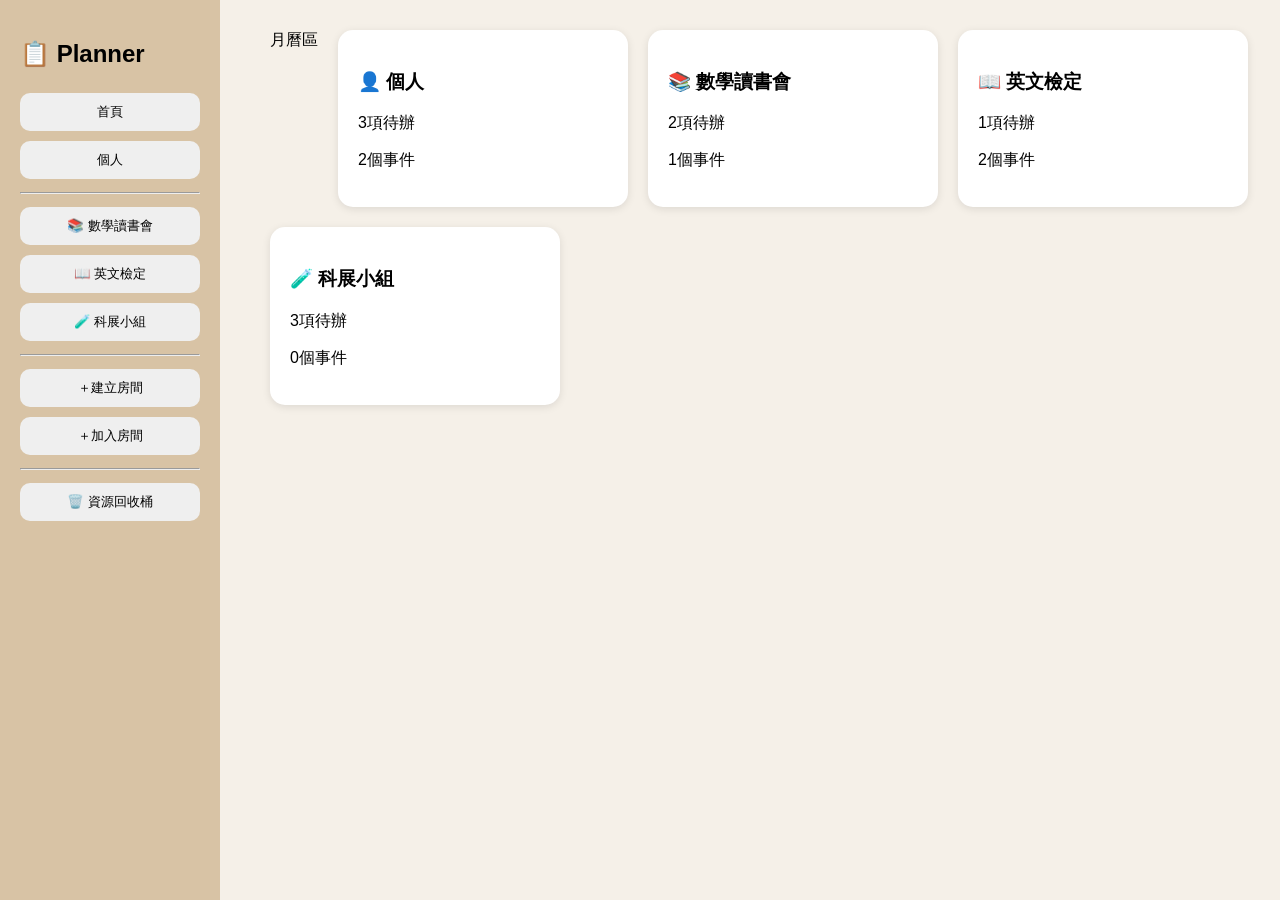
==== index.html @ ce8f29da "Update index.html" ====
<!DOCTYPE html>
<html lang="zh-Hant">
<head>
    <meta charset="UTF-8">
    <title>StudyNest</title>
    <link rel="icon" href="鼠.jpg">
    <link rel="stylesheet" href="style.css">
</head>
<body>

    <div class="sidebar">

        <h2>📋 Planner</h2>

        <button>首頁</button>
        <button>個人</button>

        <hr>

        <button>📚 數學讀書會</button>
        <button>📖 英文檢定</button>
        <button>🧪 科展小組</button>

        <hr>

        <button>＋建立房間</button>
        <button>＋加入房間</button>

        <hr>

        <button>🗑️ 資源回收桶</button>

    </div>

    <div class="content">
        <div class="calendar">
             月曆區
        </div>
        <div class="card">
            <h3>👤 個人</h3>
            <p>3項待辦</p>
            <p>2個事件</p>
        </div>

        <div class="card">
            <h3>📚 數學讀書會</h3>
            <p>2項待辦</p>
            <p>1個事件</p>
        </div>

        <div class="card">
            <h3>📖 英文檢定</h3>
            <p>1項待辦</p>
            <p>2個事件</p>
        </div>

        <div class="card">
            <h3>🧪 科展小組</h3>
            <p>3項待辦</p>
            <p>0個事件</p>
        </div>

    </div>

<script src="script.js"></script>

</body>
</html>
---- style.css ----
body{
    margin:0;
    display:flex;
    font-family:Arial, sans-serif;
    background:#f5f0e8;
}

.sidebar{
    width:220px;
    height:100vh;

    position:fixed;
    left:0;
    top:0;

    background:#d8c3a5;

    padding:20px;
    box-sizing:border-box;
}

.sidebar button{
    width:100%;
    margin:5px 0;
    padding:10px;

    border:none;
    border-radius:10px;

    cursor:pointer;
}

.content{
    margin-left:240px;

    padding:30px;

    display:flex;
    flex-wrap:wrap;
    gap:20px;
}

.card{
    width:250px;

    background:white;

    border-radius:15px;

    padding:20px;

    cursor:pointer;

    box-shadow:0 2px 8px rgba(0,0,0,0.1);
}
.calendar-section {
  background: white;
  border-radius: 16px;
  padding: 20px;
  margin-bottom: 24px;
  box-shadow: 0 2px 10px rgba(0,0,0,0.08);
}

.calendar-header {
  display: flex;
  justify-content: space-between;
  align-items: center;
  margin-bottom: 20px;
}

.calendar-header button {
  border: none;
  background: #f3f4f6;
  padding: 8px 12px;
  border-radius: 8px;
  cursor: pointer;
}

.calendar-grid {
  display: grid;
  grid-template-columns: repeat(7, 1fr);
  gap: 8px;
}

.calendar-day {
  aspect-ratio: 1;
  background: #f8fafc;
  border-radius: 10px;
  display: flex;
  align-items: center;
  justify-content: center;
}

.calendar-empty {
  background: transparent;
}
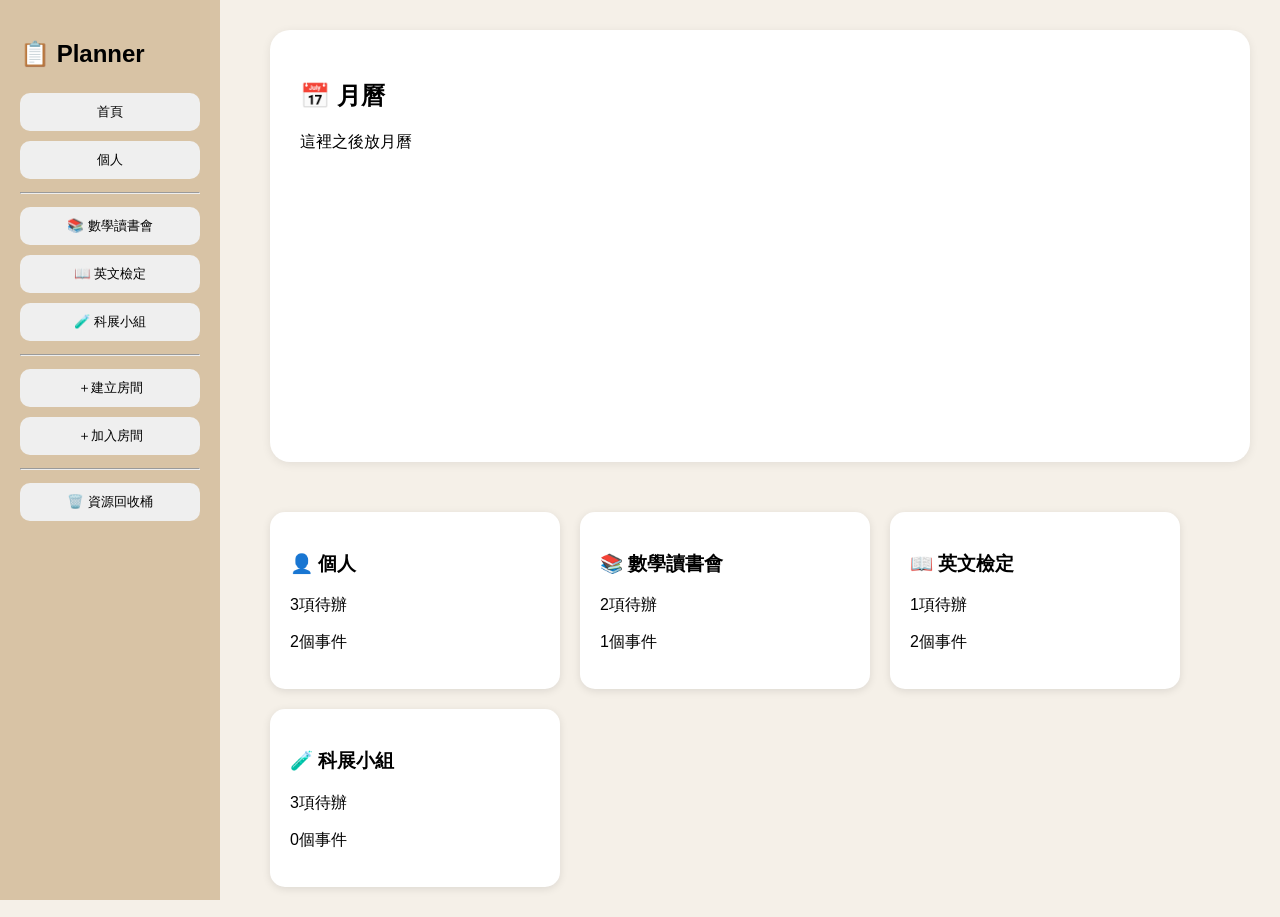
==== commit 53e47f0c: "Update index.html" ====
--- a/index.html
+++ b/index.html
@@ -34,7 +34,11 @@
 
     <div class="content">
         <div class="calendar">
-             月曆區
+            <h2>📅 月曆</h2>
+
+            <div style="height:300px;">
+                這裡之後放月曆
+            </div>
         </div>
         <div class="card">
             <h3>👤 個人</h3>
--- a/style.css
+++ b/style.css
@@ -90,6 +90,15 @@
   align-items: center;
   justify-content: center;
 }
+.calendar {
+    width: 100%;
+    background: white;
+    border-radius: 20px;
+    padding: 30px;
+    margin-bottom: 30px;
+
+    box-shadow: 0 2px 10px rgba(0,0,0,0.08);
+}
 
 .calendar-empty {
   background: transparent;
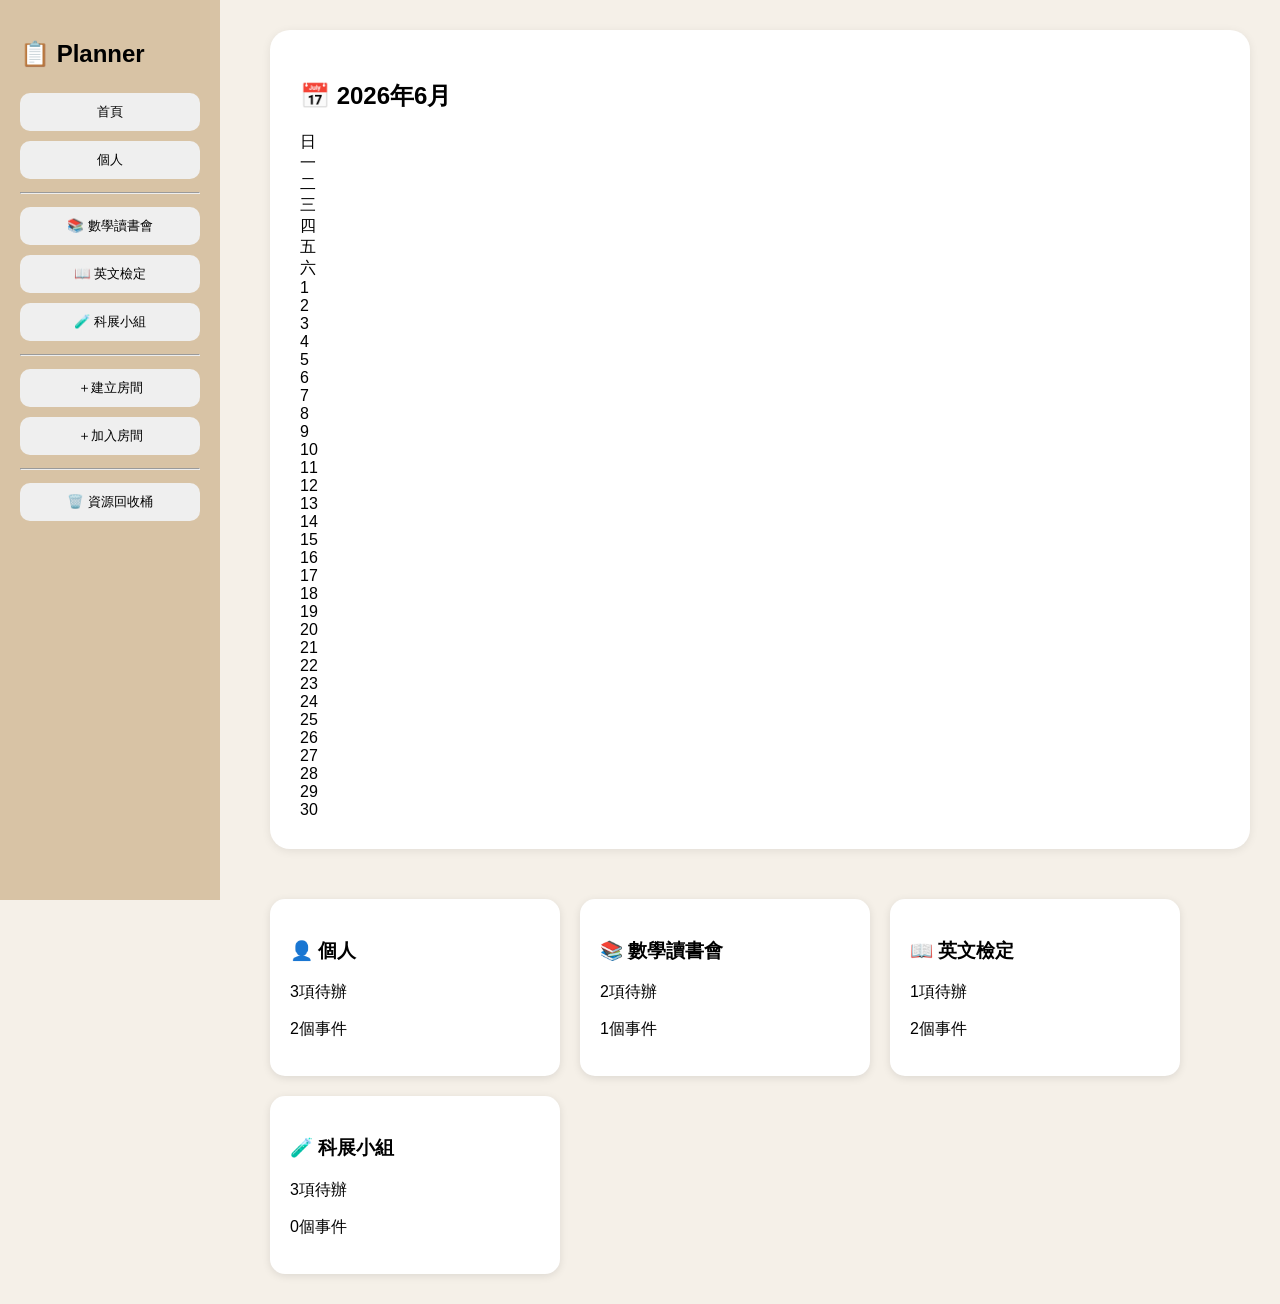
==== commit e6046cf8: "Update index.html" ====
--- a/index.html
+++ b/index.html
@@ -33,13 +33,60 @@
     </div>
 
     <div class="content">
-        <div class="calendar">
-            <h2>📅 月曆</h2>
+<div class="calendar">
 
-            <div style="height:300px;">
-                這裡之後放月曆
-            </div>
-        </div>
+    <h2>📅 2026年6月</h2>
+
+    <div class="weekdays">
+        <div>日</div>
+        <div>一</div>
+        <div>二</div>
+        <div>三</div>
+        <div>四</div>
+        <div>五</div>
+        <div>六</div>
+    </div>
+
+    <div class="calendar-grid">
+
+        <div class="day">1</div>
+        <div class="day">2</div>
+        <div class="day">3</div>
+        <div class="day">4</div>
+        <div class="day">5</div>
+        <div class="day">6</div>
+        <div class="day">7</div>
+
+        <div class="day">8</div>
+        <div class="day">9</div>
+        <div class="day">10</div>
+        <div class="day">11</div>
+        <div class="day">12</div>
+        <div class="day">13</div>
+        <div class="day">14</div>
+
+        <div class="day">15</div>
+        <div class="day">16</div>
+        <div class="day">17</div>
+        <div class="day">18</div>
+        <div class="day">19</div>
+        <div class="day">20</div>
+        <div class="day">21</div>
+
+        <div class="day">22</div>
+        <div class="day">23</div>
+        <div class="day">24</div>
+        <div class="day">25</div>
+        <div class="day">26</div>
+        <div class="day">27</div>
+        <div class="day">28</div>
+
+        <div class="day">29</div>
+        <div class="day">30</div>
+
+    </div>
+
+</div>
         <div class="card">
             <h3>👤 個人</h3>
             <p>3項待辦</p>
--- a/style.css
+++ b/style.css
@@ -53,43 +53,7 @@
 
     box-shadow:0 2px 8px rgba(0,0,0,0.1);
 }
-.calendar-section {
-  background: white;
-  border-radius: 16px;
-  padding: 20px;
-  margin-bottom: 24px;
-  box-shadow: 0 2px 10px rgba(0,0,0,0.08);
-}
 
-.calendar-header {
-  display: flex;
-  justify-content: space-between;
-  align-items: center;
-  margin-bottom: 20px;
-}
-
-.calendar-header button {
-  border: none;
-  background: #f3f4f6;
-  padding: 8px 12px;
-  border-radius: 8px;
-  cursor: pointer;
-}
-
-.calendar-grid {
-  display: grid;
-  grid-template-columns: repeat(7, 1fr);
-  gap: 8px;
-}
-
-.calendar-day {
-  aspect-ratio: 1;
-  background: #f8fafc;
-  border-radius: 10px;
-  display: flex;
-  align-items: center;
-  justify-content: center;
-}
 .calendar {
     width: 100%;
     background: white;
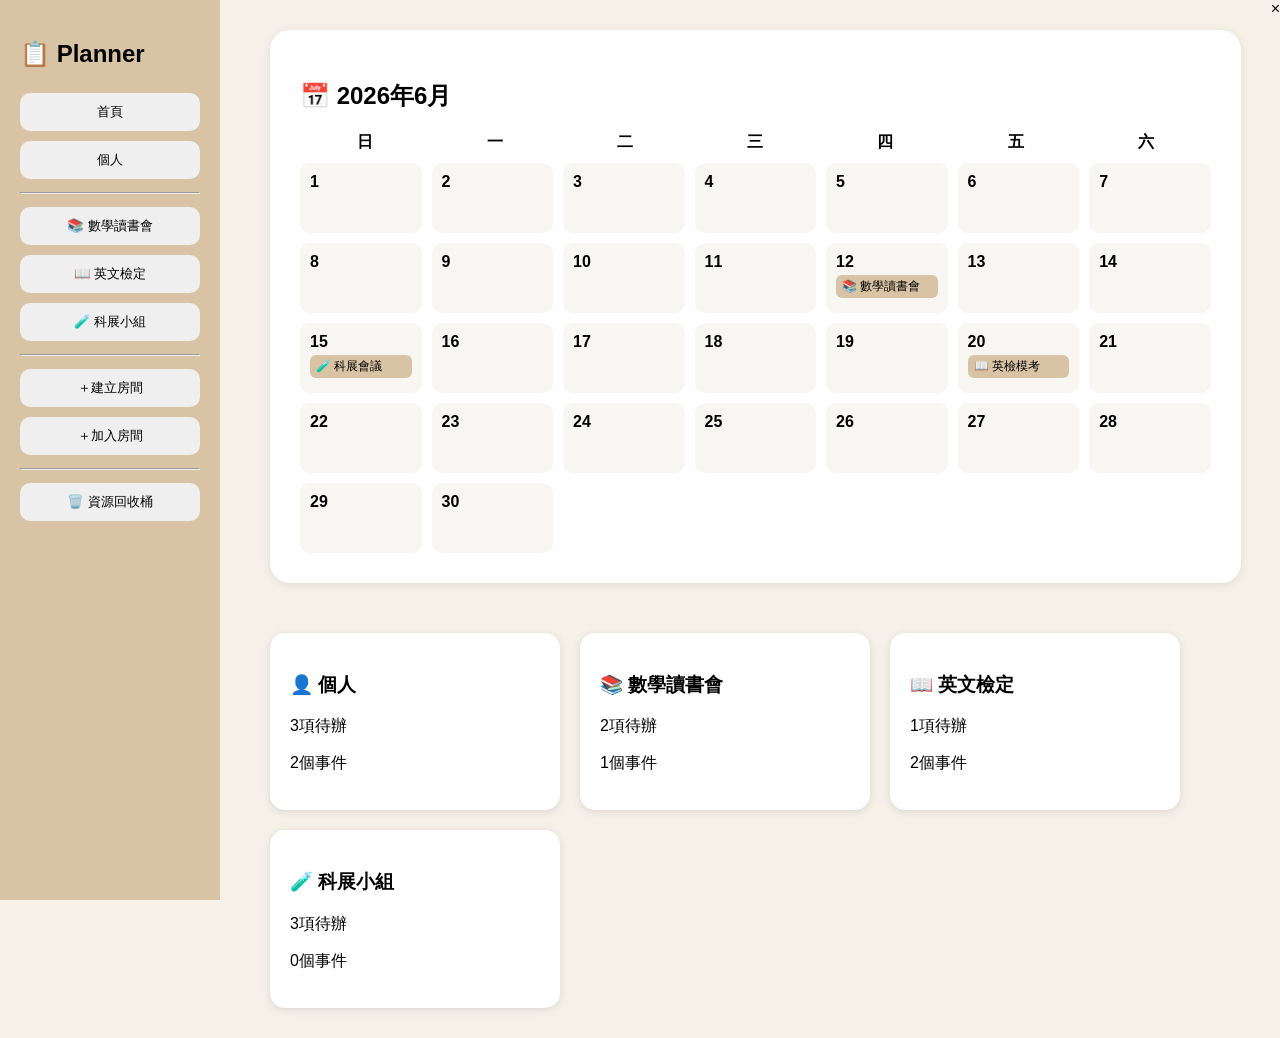
==== commit a152c6d9: "Update index.html" ====
--- a/index.html
+++ b/index.html
@@ -114,6 +114,18 @@
     </div>
 
 <script src="script.js"></script>
+<div id="eventModal" class="modal">
 
+    <div class="modal-content">
+
+        <span id="closeModal">&times;</span>
+
+        <h2 id="modalTitle"></h2>
+
+        <p id="modalDetail"></p>
+
+    </div>
+
+</div>
 </body>
 </html>
--- a/style.css
+++ b/style.css
@@ -67,3 +67,42 @@
 .calendar-empty {
   background: transparent;
 }
+.weekdays{
+    display:grid;
+    grid-template-columns:repeat(7,1fr);
+    text-align:center;
+    font-weight:bold;
+    margin-bottom:10px;
+}
+
+.calendar-grid{
+    display:grid;
+    grid-template-columns:repeat(7,1fr);
+    gap:10px;
+}
+
+.day{
+    min-height:70px;
+
+    background:#f8f6f2;
+
+    border-radius:10px;
+
+    padding:10px;
+
+    box-sizing:border-box;
+
+    font-weight:bold;
+}
+.event{
+    margin-top:4px;
+    padding:3px 6px;
+
+    background:#d8c3a5;
+
+    border-radius:6px;
+
+    font-size:12px;
+
+    font-weight:normal;
+}
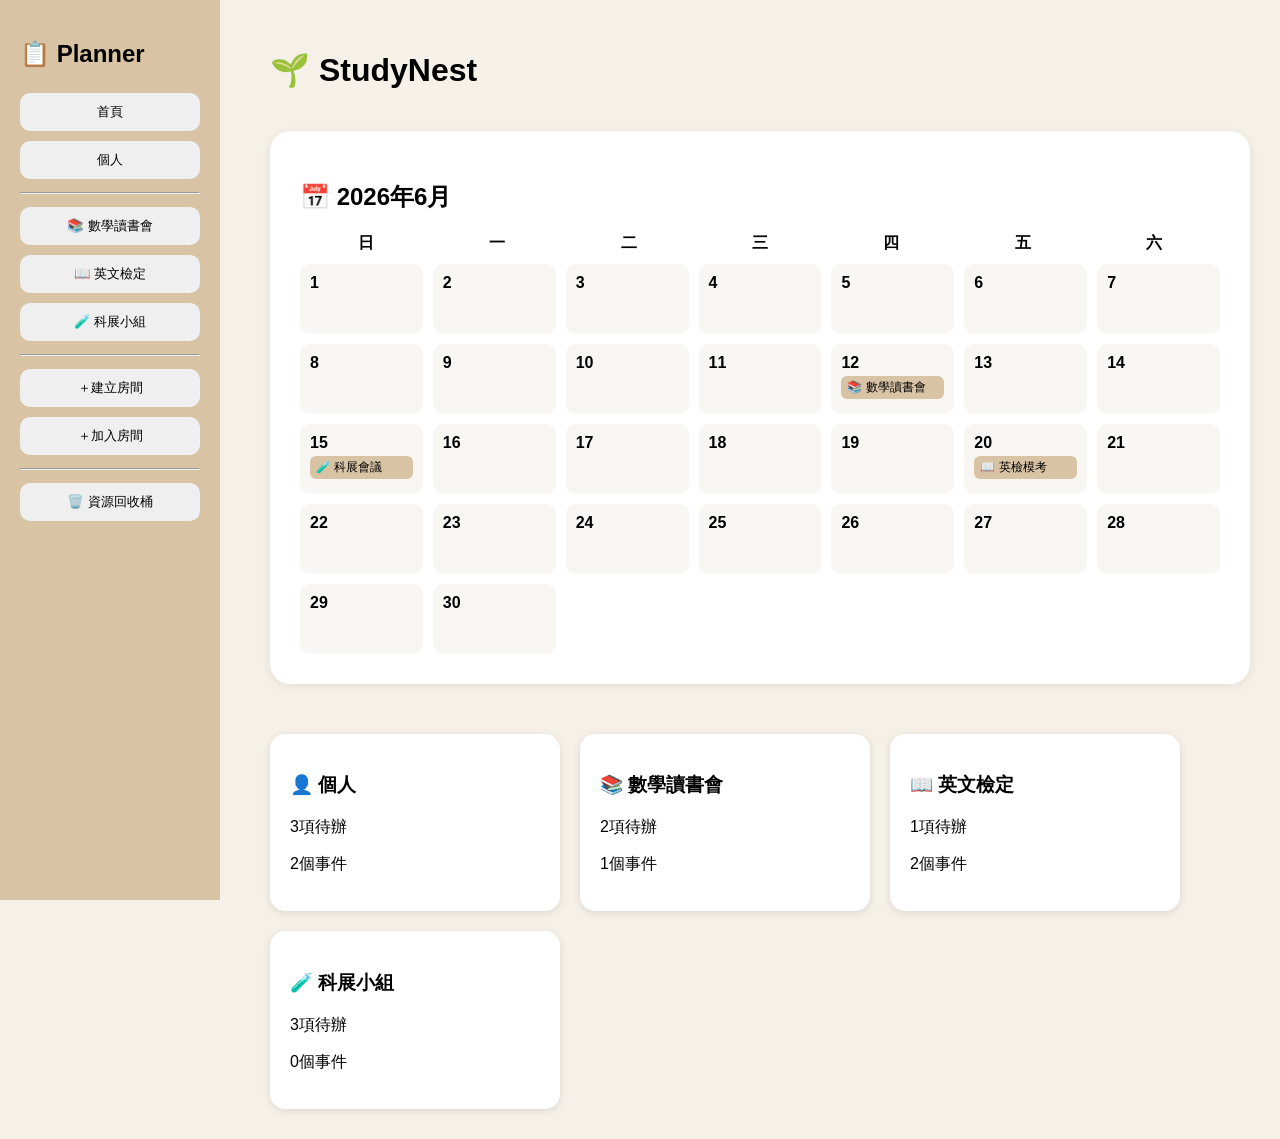
==== commit f1e1ba98: "Update index.html" ====
--- a/index.html
+++ b/index.html
@@ -8,112 +8,115 @@
 </head>
 <body>
 
-    <div class="sidebar">
+<div class="sidebar">
 
-        <h2>📋 Planner</h2>
+    <h2>📋 Planner</h2>
 
-        <button>首頁</button>
-        <button>個人</button>
+    <button>首頁</button>
+    <button>個人</button>
 
-        <hr>
+    <hr>
 
-        <button>📚 數學讀書會</button>
-        <button>📖 英文檢定</button>
-        <button>🧪 科展小組</button>
+    <button>📚 數學讀書會</button>
+    <button>📖 英文檢定</button>
+    <button>🧪 科展小組</button>
 
-        <hr>
+    <hr>
 
-        <button>＋建立房間</button>
-        <button>＋加入房間</button>
+    <button>＋建立房間</button>
+    <button>＋加入房間</button>
 
-        <hr>
+    <hr>
 
-        <button>🗑️ 資源回收桶</button>
-
-    </div>
-
-    <div class="content">
-<div class="calendar">
-
-    <h2>📅 2026年6月</h2>
-
-    <div class="weekdays">
-        <div>日</div>
-        <div>一</div>
-        <div>二</div>
-        <div>三</div>
-        <div>四</div>
-        <div>五</div>
-        <div>六</div>
-    </div>
-
-    <div class="calendar-grid">
-
-        <div class="day">1</div>
-        <div class="day">2</div>
-        <div class="day">3</div>
-        <div class="day">4</div>
-        <div class="day">5</div>
-        <div class="day">6</div>
-        <div class="day">7</div>
-
-        <div class="day">8</div>
-        <div class="day">9</div>
-        <div class="day">10</div>
-        <div class="day">11</div>
-        <div class="day">12</div>
-        <div class="day">13</div>
-        <div class="day">14</div>
-
-        <div class="day">15</div>
-        <div class="day">16</div>
-        <div class="day">17</div>
-        <div class="day">18</div>
-        <div class="day">19</div>
-        <div class="day">20</div>
-        <div class="day">21</div>
-
-        <div class="day">22</div>
-        <div class="day">23</div>
-        <div class="day">24</div>
-        <div class="day">25</div>
-        <div class="day">26</div>
-        <div class="day">27</div>
-        <div class="day">28</div>
-
-        <div class="day">29</div>
-        <div class="day">30</div>
-
-    </div>
+    <button>🗑️ 資源回收桶</button>
 
 </div>
-        <div class="card">
-            <h3>👤 個人</h3>
-            <p>3項待辦</p>
-            <p>2個事件</p>
+
+<div class="content">
+
+    <h1>🌱 StudyNest</h1>
+
+    <div class="calendar">
+
+        <h2>📅 2026年6月</h2>
+
+        <div class="weekdays">
+            <div>日</div>
+            <div>一</div>
+            <div>二</div>
+            <div>三</div>
+            <div>四</div>
+            <div>五</div>
+            <div>六</div>
         </div>
 
-        <div class="card">
-            <h3>📚 數學讀書會</h3>
-            <p>2項待辦</p>
-            <p>1個事件</p>
-        </div>
+        <div class="calendar-grid">
 
-        <div class="card">
-            <h3>📖 英文檢定</h3>
-            <p>1項待辦</p>
-            <p>2個事件</p>
-        </div>
+            <div class="day">1</div>
+            <div class="day">2</div>
+            <div class="day">3</div>
+            <div class="day">4</div>
+            <div class="day">5</div>
+            <div class="day">6</div>
+            <div class="day">7</div>
 
-        <div class="card">
-            <h3>🧪 科展小組</h3>
-            <p>3項待辦</p>
-            <p>0個事件</p>
+            <div class="day">8</div>
+            <div class="day">9</div>
+            <div class="day">10</div>
+            <div class="day">11</div>
+            <div class="day">12</div>
+            <div class="day">13</div>
+            <div class="day">14</div>
+
+            <div class="day">15</div>
+            <div class="day">16</div>
+            <div class="day">17</div>
+            <div class="day">18</div>
+            <div class="day">19</div>
+            <div class="day">20</div>
+            <div class="day">21</div>
+
+            <div class="day">22</div>
+            <div class="day">23</div>
+            <div class="day">24</div>
+            <div class="day">25</div>
+            <div class="day">26</div>
+            <div class="day">27</div>
+            <div class="day">28</div>
+
+            <div class="day">29</div>
+            <div class="day">30</div>
+
         </div>
 
     </div>
 
-<script src="script.js"></script>
+    <div class="card">
+        <h3>👤 個人</h3>
+        <p>3項待辦</p>
+        <p>2個事件</p>
+    </div>
+
+    <div class="card">
+        <h3>📚 數學讀書會</h3>
+        <p>2項待辦</p>
+        <p>1個事件</p>
+    </div>
+
+    <div class="card">
+        <h3>📖 英文檢定</h3>
+        <p>1項待辦</p>
+        <p>2個事件</p>
+    </div>
+
+    <div class="card">
+        <h3>🧪 科展小組</h3>
+        <p>3項待辦</p>
+        <p>0個事件</p>
+    </div>
+
+</div>
+
 <div id="eventModal" class="modal">
 
     <div class="modal-content">
@@ -127,5 +130,8 @@
     </div>
 
 </div>
+
+<script src="script.js"></script>
+
 </body>
 </html>
--- a/style.css
+++ b/style.css
@@ -106,3 +106,44 @@
 
     font-weight:normal;
 }
+.modal{
+    display:none;
+
+    position:fixed;
+
+    left:0;
+    top:0;
+
+    width:100%;
+    height:100%;
+
+    background:rgba(0,0,0,0.5);
+}
+
+.modal-content{
+
+    background:white;
+
+    width:300px;
+
+    margin:100px auto;
+
+    padding:20px;
+
+    border-radius:12px;
+
+    position:relative;
+}
+
+#closeModal{
+
+    position:absolute;
+
+    right:15px;
+
+    top:10px;
+
+    font-size:24px;
+
+    cursor:pointer;
+}
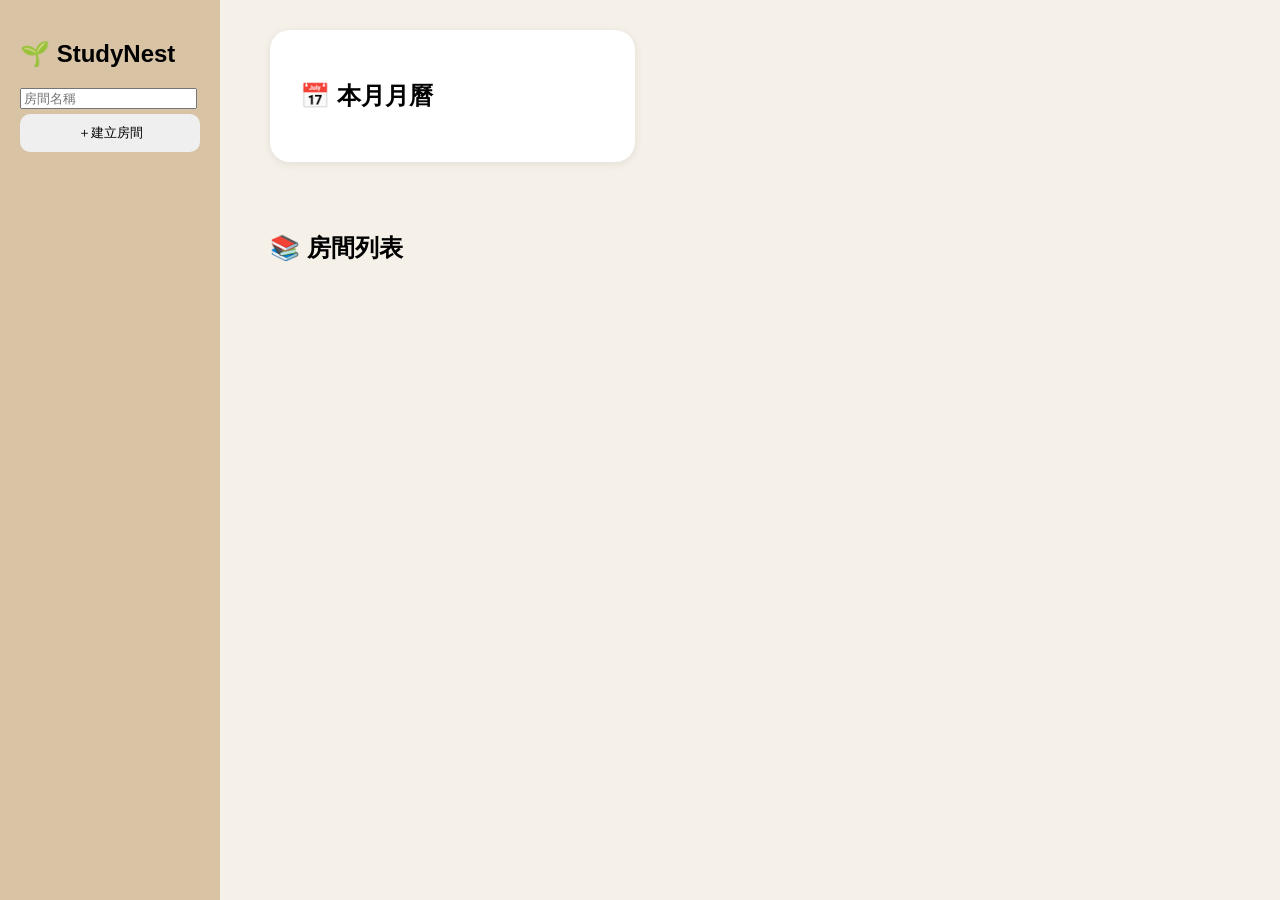
==== commit 404ac65e: "Update index.html" ====
--- a/index.html
+++ b/index.html
@@ -2,132 +2,36 @@
 <html lang="zh-Hant">
 <head>
     <meta charset="UTF-8">
+    <meta name="viewport" content="width=device-width, initial-scale=1.0">
     <title>StudyNest</title>
     <link rel="icon" href="鼠.jpg">
     <link rel="stylesheet" href="style.css">
 </head>
-<body>
-
 <div class="sidebar">
 
-    <h2>📋 Planner</h2>
+    <h2>🌱 StudyNest</h2>
 
-    <button>首頁</button>
-    <button>個人</button>
+    <input id="roomNameInput" placeholder="房間名稱">
 
-    <hr>
-
-    <button>📚 數學讀書會</button>
-    <button>📖 英文檢定</button>
-    <button>🧪 科展小組</button>
-
-    <hr>
-
-    <button>＋建立房間</button>
-    <button>＋加入房間</button>
-
-    <hr>
-
-    <button>🗑️ 資源回收桶</button>
+    <button onclick="addRoom()">
+        ＋建立房間
+    </button>
 
 </div>
 
 <div class="content">
 
-    <h1>🌱 StudyNest</h1>
-
     <div class="calendar">
 
-        <h2>📅 2026年6月</h2>
+        <h2>📅 本月月曆</h2>
 
-        <div class="weekdays">
-            <div>日</div>
-            <div>一</div>
-            <div>二</div>
-            <div>三</div>
-            <div>四</div>
-            <div>五</div>
-            <div>六</div>
-        </div>
-
-        <div class="calendar-grid">
-
-            <div class="day">1</div>
-            <div class="day">2</div>
-            <div class="day">3</div>
-            <div class="day">4</div>
-            <div class="day">5</div>
-            <div class="day">6</div>
-            <div class="day">7</div>
-
-            <div class="day">8</div>
-            <div class="day">9</div>
-            <div class="day">10</div>
-            <div class="day">11</div>
-            <div class="day">12</div>
-            <div class="day">13</div>
-            <div class="day">14</div>
-
-            <div class="day">15</div>
-            <div class="day">16</div>
-            <div class="day">17</div>
-            <div class="day">18</div>
-            <div class="day">19</div>
-            <div class="day">20</div>
-            <div class="day">21</div>
-
-            <div class="day">22</div>
-            <div class="day">23</div>
-            <div class="day">24</div>
-            <div class="day">25</div>
-            <div class="day">26</div>
-            <div class="day">27</div>
-            <div class="day">28</div>
-
-            <div class="day">29</div>
-            <div class="day">30</div>
-
-        </div>
+        <div class="calendar-grid" id="calendarGrid"></div>
 
     </div>
 
-    <div class="card">
-        <h3>👤 個人</h3>
-        <p>3項待辦</p>
-        <p>2個事件</p>
-    </div>
+    <h2>📚 房間列表</h2>
 
-    <div class="card">
-        <h3>📚 數學讀書會</h3>
-        <p>2項待辦</p>
-        <p>1個事件</p>
-    </div>
-
-    <div class="card">
-        <h3>📖 英文檢定</h3>
-        <p>1項待辦</p>
-        <p>2個事件</p>
-    </div>
-
-    <div class="card">
-        <h3>🧪 科展小組</h3>
-        <p>3項待辦</p>
-        <p>0個事件</p>
-    </div>
-
-</div>
-
-<div id="eventModal" class="modal">
-
-    <div class="modal-content">
-
-        <span id="closeModal">&times;</span>
-
-        <h2 id="modalTitle"></h2>
-
-        <p id="modalDetail"></p>
-
-    </div>
+    <div id="roomContainer"></div>
 
 </div>
 
--- a/style.css
+++ b/style.css
@@ -147,3 +147,43 @@
 
     cursor:pointer;
 }
+.content h1{
+    width:100%;
+    margin-bottom:10px;
+}
+
+.day{
+    cursor:pointer;
+    transition:0.2s;
+}
+
+.day:hover{
+    transform:translateY(-3px);
+    box-shadow:0 4px 12px rgba(0,0,0,0.1);
+}
+
+.card{
+    transition:0.2s;
+}
+
+.card:hover{
+    transform:translateY(-4px);
+}
+
+.modal-content{
+
+    background:white;
+
+    width:400px;
+    max-width:90%;
+
+    margin:100px auto;
+
+    padding:25px;
+
+    border-radius:15px;
+
+    position:relative;
+
+    box-shadow:0 8px 25px rgba(0,0,0,0.15);
+}
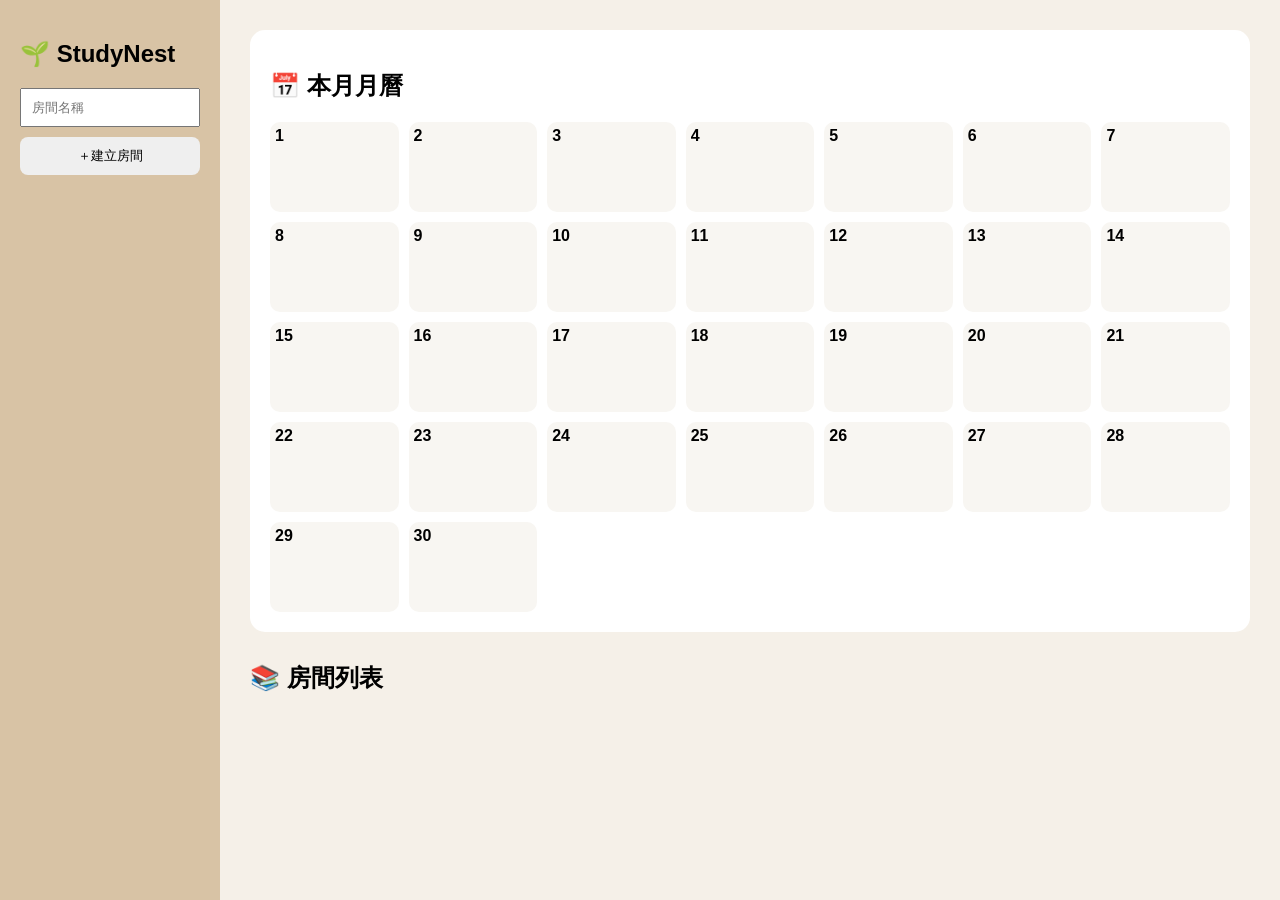
==== commit d895b52a: "Update index.html" ====
--- a/index.html
+++ b/index.html
@@ -7,6 +7,9 @@
     <link rel="icon" href="鼠.jpg">
     <link rel="stylesheet" href="style.css">
 </head>
+
+<body>
+
 <div class="sidebar">
 
     <h2>🌱 StudyNest</h2>
--- a/style.css
+++ b/style.css
@@ -1,7 +1,7 @@
 body{
     margin:0;
     display:flex;
-    font-family:Arial, sans-serif;
+    font-family:Arial,sans-serif;
     background:#f5f0e8;
 }
 
@@ -9,181 +9,101 @@
     width:220px;
     height:100vh;
 
-    position:fixed;
-    left:0;
-    top:0;
-
     background:#d8c3a5;
 
     padding:20px;
+
+    box-sizing:border-box;
+}
+
+.sidebar input{
+    width:100%;
+    padding:10px;
+    margin-bottom:10px;
     box-sizing:border-box;
 }
 
 .sidebar button{
     width:100%;
-    margin:5px 0;
     padding:10px;
 
     border:none;
-    border-radius:10px;
+
+    border-radius:8px;
 
     cursor:pointer;
 }
 
 .content{
-    margin-left:240px;
-
+    flex:1;
     padding:30px;
-
-    display:flex;
-    flex-wrap:wrap;
-    gap:20px;
 }
 
-.card{
-    width:250px;
+.calendar{
+    background:white;
+
+    padding:20px;
+
+    border-radius:15px;
+
+    margin-bottom:30px;
+}
+
+.calendar-grid{
+    display:grid;
+
+    grid-template-columns:repeat(7,1fr);
+
+    gap:10px;
+}
+
+.day{
+
+    min-height:80px;
+
+    background:#f8f6f2;
+
+    border-radius:10px;
+
+    padding:5px;
+
+    font-weight:bold;
+}
+
+.event{
+
+    margin-top:4px;
+
+    background:#d8c3a5;
+
+    padding:2px 5px;
+
+    border-radius:5px;
+
+    font-size:12px;
+}
+
+.room{
 
     background:white;
 
     border-radius:15px;
 
-    padding:20px;
+    padding:15px;
 
-    cursor:pointer;
+    margin-bottom:15px;
 
     box-shadow:0 2px 8px rgba(0,0,0,0.1);
 }
 
-.calendar {
-    width: 100%;
-    background: white;
-    border-radius: 20px;
-    padding: 30px;
-    margin-bottom: 30px;
+.room input{
 
-    box-shadow: 0 2px 10px rgba(0,0,0,0.08);
+    padding:8px;
+
+    margin:5px;
 }
 
-.calendar-empty {
-  background: transparent;
+.room button{
+
+    padding:8px;
 }
-.weekdays{
-    display:grid;
-    grid-template-columns:repeat(7,1fr);
-    text-align:center;
-    font-weight:bold;
-    margin-bottom:10px;
-}
-
-.calendar-grid{
-    display:grid;
-    grid-template-columns:repeat(7,1fr);
-    gap:10px;
-}
-
-.day{
-    min-height:70px;
-
-    background:#f8f6f2;
-
-    border-radius:10px;
-
-    padding:10px;
-
-    box-sizing:border-box;
-
-    font-weight:bold;
-}
-.event{
-    margin-top:4px;
-    padding:3px 6px;
-
-    background:#d8c3a5;
-
-    border-radius:6px;
-
-    font-size:12px;
-
-    font-weight:normal;
-}
-.modal{
-    display:none;
-
-    position:fixed;
-
-    left:0;
-    top:0;
-
-    width:100%;
-    height:100%;
-
-    background:rgba(0,0,0,0.5);
-}
-
-.modal-content{
-
-    background:white;
-
-    width:300px;
-
-    margin:100px auto;
-
-    padding:20px;
-
-    border-radius:12px;
-
-    position:relative;
-}
-
-#closeModal{
-
-    position:absolute;
-
-    right:15px;
-
-    top:10px;
-
-    font-size:24px;
-
-    cursor:pointer;
-}
-.content h1{
-    width:100%;
-    margin-bottom:10px;
-}
-
-.day{
-    cursor:pointer;
-    transition:0.2s;
-}
-
-.day:hover{
-    transform:translateY(-3px);
-    box-shadow:0 4px 12px rgba(0,0,0,0.1);
-}
-
-.card{
-    transition:0.2s;
-}
-
-.card:hover{
-    transform:translateY(-4px);
-}
-
-.modal-content{
-
-    background:white;
-
-    width:400px;
-    max-width:90%;
-
-    margin:100px auto;
-
-    padding:25px;
-
-    border-radius:15px;
-
-    position:relative;
-
-    box-shadow:0 8px 25px rgba(0,0,0,0.15);
-}
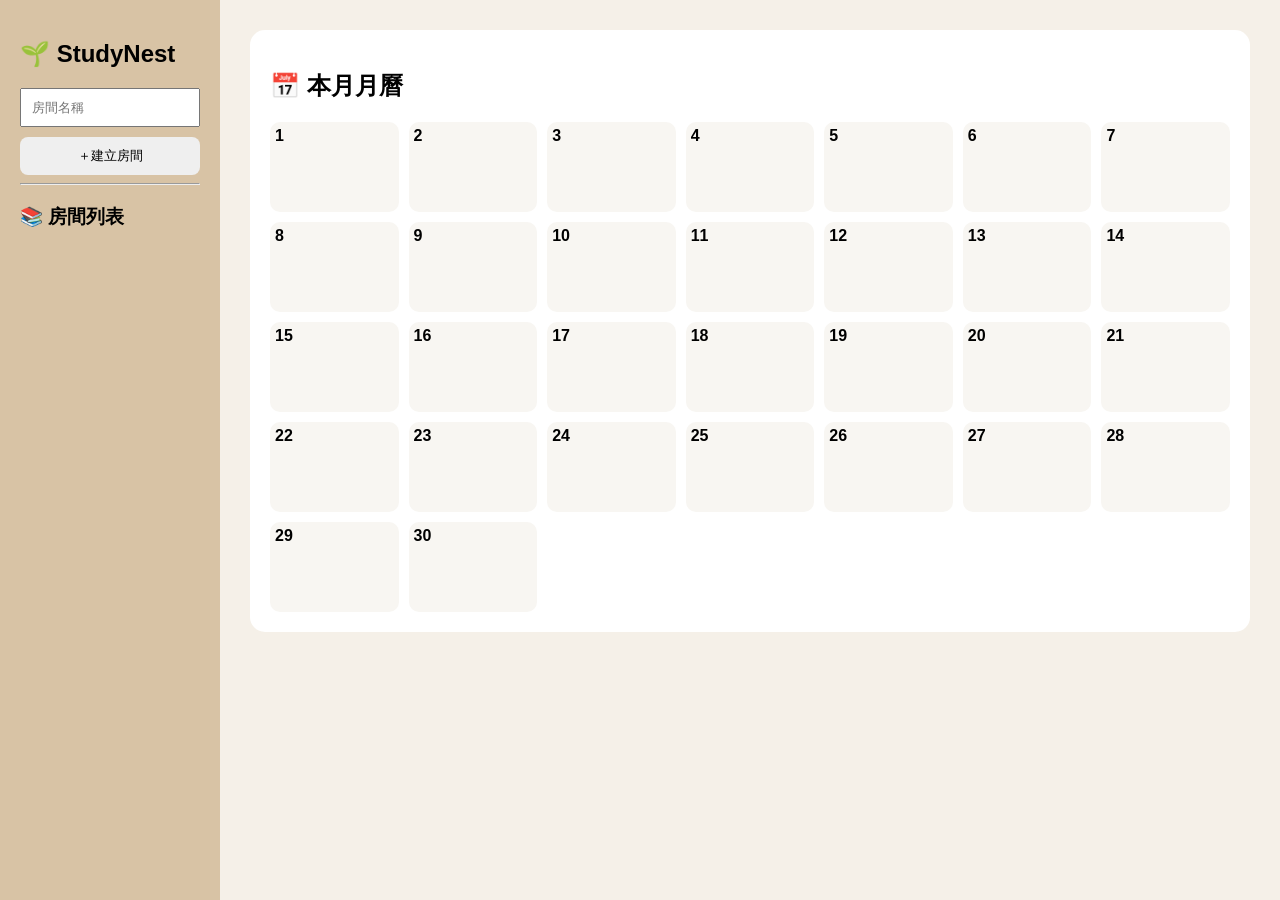
==== commit b5625cdc: "Update index.html" ====
--- a/index.html
+++ b/index.html
@@ -1,4 +1,4 @@
-<!DOCTYPE html>
+ <!DOCTYPE html>
 <html lang="zh-Hant">
 <head>
     <meta charset="UTF-8">
@@ -14,11 +14,19 @@
 
     <h2>🌱 StudyNest</h2>
 
-    <input id="roomNameInput" placeholder="房間名稱">
+    <input
+        id="roomNameInput"
+        placeholder="房間名稱">
 
     <button onclick="addRoom()">
         ＋建立房間
     </button>
+
+    <hr>
+
+    <h3>📚 房間列表</h3>
+
+    <div id="roomContainer"></div>
 
 </div>
 
@@ -28,13 +36,12 @@
 
         <h2>📅 本月月曆</h2>
 
-        <div class="calendar-grid" id="calendarGrid"></div>
+        <div
+            class="calendar-grid"
+            id="calendarGrid">
+        </div>
 
     </div>
-
-    <h2>📚 房間列表</h2>
-
-    <div id="roomContainer"></div>
 
 </div>
 
